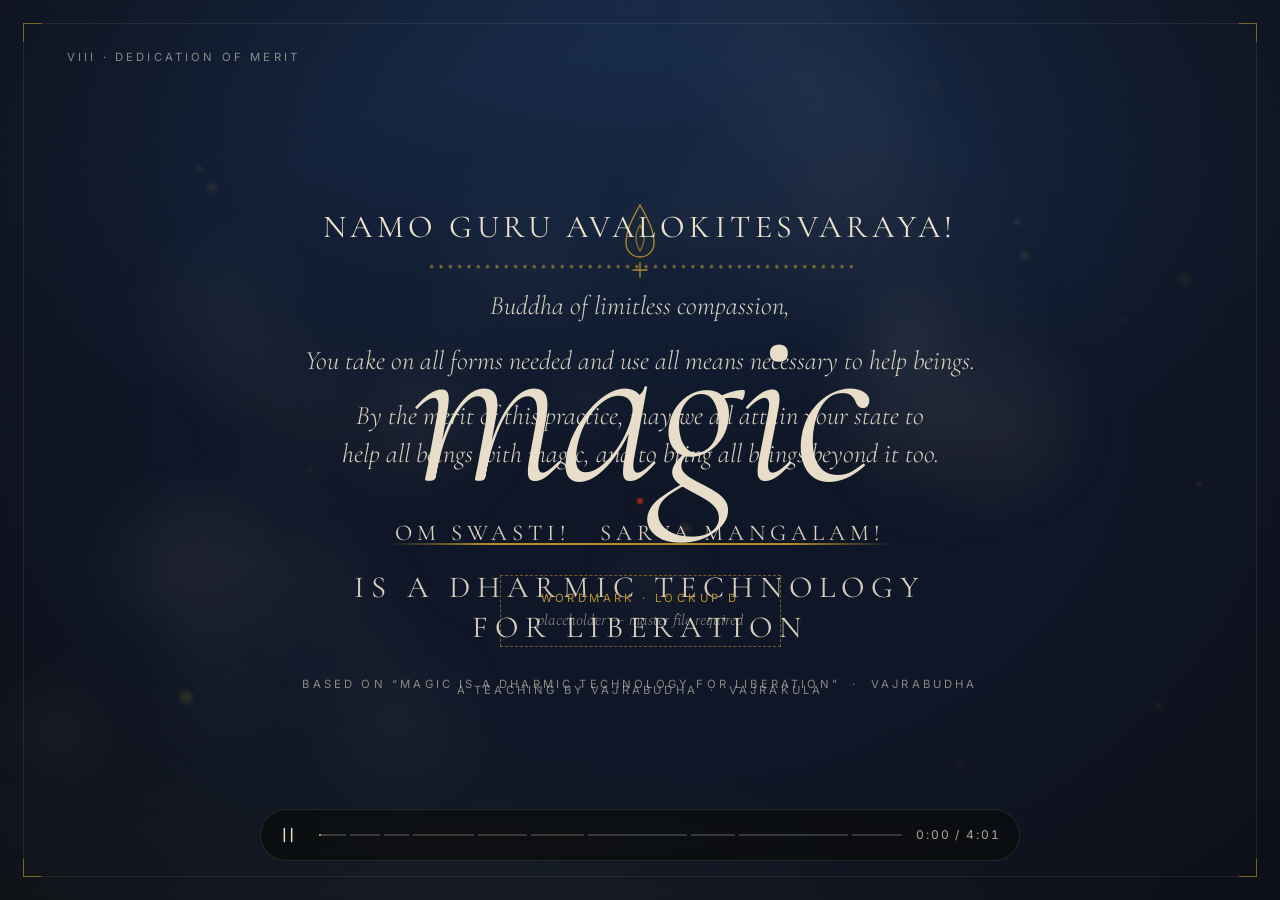
==== animations/magic-dharmic-technology/index.html @ d2bf8f03 "Add Magic as Dharmic Technology animation Animated companion to Vajrabudha's talk (10 chapters, ~4 m" ====
<!doctype html>
<html lang="en">
<head>
<meta charset="utf-8">
<meta name="viewport" content="width=device-width, initial-scale=1, viewport-fit=cover">
<title>Magic as Dharmic Technology — Vajrakula Motion</title>
<meta name="description" content="An animated companion to Vajrabudha's talk “Magic is a Dharmic Technology for Liberation”.">
<meta name="theme-color" content="#0E1525">
<script>
  /* Motion is on by default; static, fully composed page for reduced-motion, no-JS, or ?static */
  (function () {
    var reduce = window.matchMedia && matchMedia('(prefers-reduced-motion: reduce)').matches;
    var forceStatic = /[?&]static\b/.test(location.search);
    var forceMotion = /[?&]motion\b/.test(location.search);
    if ((!reduce || forceMotion) && !forceStatic) document.documentElement.classList.add('anim');
  })();
</script>
<link rel="preconnect" href="https://fonts.googleapis.com">
<link rel="preconnect" href="https://fonts.gstatic.com" crossorigin>
<link href="https://fonts.googleapis.com/css2?family=Cormorant+Garamond:ital,wght@0,300;0,400;0,500;1,300;1,400;1,500&family=Inter:wght@300;400;500&family=Spectral:ital,wght@0,300;0,400;0,500;1,300;1,400&display=swap" rel="stylesheet">
<link rel="stylesheet" href="style.css">
</head>
<body>

<main class="stage" id="stage" aria-label="Magic is a Dharmic Technology for Liberation — an animated companion to a talk by Vajrabudha">
  <div class="ground" aria-hidden="true"></div>
  <canvas id="smoke" aria-hidden="true"></canvas>
  <div class="frame" aria-hidden="true"></div>

  <!-- ───────────── 0 · TITLE ───────────── -->
  <section class="scene" id="s-title" data-chapter="Title">
    <div class="center">
      <svg class="mark flame" data-k="flame" viewBox="0 0 40 80" aria-hidden="true">
        <path d="M20 4 C29 20 34 30 34 42 A14 14 0 0 1 6 42 C6 30 11 20 20 4 Z"/>
        <path d="M20 24 C25 33 26 40 20 50 C14 40 15 33 20 24 Z" opacity=".75"/>
        <path d="M20 62 V76 M13 69 H27"/>
      </svg>
      <h1 class="display" data-k="magic">magic</h1>
      <i class="taper" data-k="taper"></i>
      <p class="lockup" data-k="sub"><span>is a</span> <span>dharmic</span> <span>technology</span> <span>for</span> <span>liberation</span></p>
      <p class="label credit" data-k="credit">A teaching by Vajrabudha &nbsp;·&nbsp; Vajrakula</p>
    </div>
  </section>

  <!-- ───────────── 1 · INVOCATION ───────────── -->
  <section class="scene" id="s-opening" data-chapter="Invocation">
    <header class="folio" data-k="folio">Opening · Invocation</header>
    <div class="center narrow">
      <h2 class="invocation" data-k="namo">Namo Guru Avalokitesvaraya!</h2>
      <i class="rosary" data-k="rosary"></i>
      <p class="verse" data-k="v1">Buddha of limitless compassion,</p>
      <p class="verse" data-k="v2">You take on all forms needed and use all means necessary to help beings.</p>
      <p class="verse" data-k="v3">Increase our wisdom and compassion so that we may also use all means, material and magical, to do so!</p>
    </div>
  </section>

  <!-- ───────────── 2 · THESIS ───────────── -->
  <section class="scene" id="s-thesis" data-chapter="Thesis">
    <header class="folio" data-k="folio">I · Thesis</header>
    <div class="center">
      <p class="label" data-k="label">My thesis</p>
      <h2 class="statement" data-k="statement">Buddhist magic is an application of <em>wisdom</em> and <em>compassion.</em></h2>
      <svg class="sunmoon" viewBox="0 0 640 250" role="img" aria-label="Two overlapping circles, wisdom and compassion">
        <defs><clipPath id="clipA"><circle cx="270" cy="105" r="95"/></clipPath></defs>
        <g data-k="sm-a"><circle cx="270" cy="105" r="95" class="ring"/></g>
        <g data-k="sm-b"><circle cx="370" cy="105" r="95" class="ring"/></g>
        <g clip-path="url(#clipA)" data-k="sm-lens"><circle cx="370" cy="105" r="95" class="lens"/></g>
        <circle data-k="sm-dot" cx="320" cy="105" r="3.5" class="gilt-fill"/>
        <text data-k="sm-la" x="222" y="236" text-anchor="middle" class="svg-cap">Wisdom</text>
        <text data-k="sm-lb" x="418" y="236" text-anchor="middle" class="svg-cap">Compassion</text>
      </svg>
    </div>
  </section>

  <!-- ───────────── 3 · DEFINITION ───────────── -->
  <section class="scene" id="s-definition" data-chapter="A working definition">
    <header class="folio" data-k="folio">II · A working definition</header>
    <div class="center wide left">
      <div class="labelstack" data-k="labels">
        <p class="label" data-k="l1">A working definition</p>
        <p class="label" data-k="l2">Through impermanence &amp; interdependence</p>
        <p class="label" data-k="l3">Through merit &amp; wisdom</p>
        <p class="label" data-k="l4">For the sake of beings</p>
      </div>
      <div class="ledger-wrap">
        <i class="vrule" data-k="vrule"></i>
        <ol class="ledger">
          <li data-k="r1">
            <b class="num">i.</b>
            <p class="clause">The ability to produce effects in the world through supernatural means.</p>
            <p class="side">This covers most of our bases — blessings, protections, banishings, divination.</p>
          </li>
          <li data-k="r2">
            <b class="num">ii.</b>
            <p class="clause">through the skilful arrangement of causes and conditions to produce outcomes,</p>
            <p class="side">Karma simply means “causes produce outcomes.”</p>
          </li>
          <li data-k="r3">
            <b class="num">iii.</b>
            <p class="clause">by the dedication of merit and wisdom</p>
            <p class="side">Merit — positive karma that leads to liberation. Wisdom — experiential understanding of emptiness.</p>
          </li>
          <li data-k="r4">
            <b class="num">iv.</b>
            <p class="clause">in order to <em>benefit beings.</em></p>
            <p class="side">&nbsp;</p>
          </li>
        </ol>
      </div>
    </div>
  </section>

  <!-- ───────────── 4 · SEALS · WEB OF CAUSES ───────────── -->
  <section class="scene" id="s-web" data-chapter="Causes &amp; conditions">
    <header class="folio" data-k="folio">III · Causes &amp; conditions</header>
    <div class="split">
      <div class="seals">
        <div class="labelstack small" data-k="labels">
          <p class="label" data-k="l1">The four dharma seals</p>
          <p class="label" data-k="l2">Impermanence &amp; interdependence</p>
        </div>
        <ol class="seal-list">
          <li data-k="seal1"><b>i.</b><span>All compounded things are impermanent.</span></li>
          <li data-k="seal2"><b>ii.</b><span>Everything influenced by ignorance creates suffering.</span></li>
          <li data-k="seal3"><b>iii.</b><span>All phenomena are without inherent existence.</span></li>
          <li data-k="seal4"><b>iv.</b><span>Nirvana is beyond extremes.</span></li>
        </ol>
      </div>
      <figure class="web">
        <svg id="web" viewBox="0 0 800 520" role="img" aria-label="A web of interconnected points; when one point is moved, the whole web re-arranges around it"></svg>
        <figcaption class="capstack">
          <p data-k="cap1">All things arise from causes and conditions.</p>
          <p data-k="cap2">By intervening in them, we produce different outcomes.</p>
          <p data-k="cap3">Magic is not outside interdependence — it works within it.</p>
        </figcaption>
      </figure>
    </div>
  </section>

  <!-- ───────────── 5 · SHOP OWNER ───────────── -->
  <section class="scene" id="s-shop" data-chapter="Two responses">
    <header class="folio" data-k="folio">IV · Helping and liberating beings</header>
    <div class="center">
      <div class="stack">
        <div class="panel" data-k="p1">
          <p class="label">You meet a shop owner</p>
          <blockquote class="quote">“My business is suffering!”</blockquote>
          <p class="verse">Which response is more compassionate?</p>
        </div>
        <div class="panel" data-k="p2">
          <div class="duo cards">
            <article class="card" data-k="cardA">
              <p class="label">One</p>
              <p class="body">You feel bad because you are attached to money. Let go of your attachment and your suffering will end.</p>
            </article>
            <article class="card" data-k="cardB">
              <p class="label">Two</p>
              <p class="body">Let me help you bring in business so you can remain financially afloat.</p>
            </article>
          </div>
          <p class="verse" data-k="note">By intervening in causes and conditions to alleviate his material suffering, we help him to practice diligently to alleviate ultimate suffering.</p>
        </div>
        <div class="panel" data-k="p3">
          <svg class="relult" viewBox="0 0 640 220" role="img" aria-label="Relative and ultimate liberation, joined by a thread of gilt">
            <g data-k="ru-a"><circle cx="150" cy="95" r="62" class="ring"/><circle cx="150" cy="95" r="3" class="gilt-fill"/></g>
            <g data-k="ru-b"><circle cx="490" cy="95" r="62" class="ring"/><circle cx="490" cy="95" r="3" class="gilt-fill"/></g>
            <line data-k="ru-thread" x1="214" y1="95" x2="426" y2="95" class="thread" pathLength="1"/>
            <g data-k="ru-dot"><circle cx="214" cy="95" r="5" class="gilt-fill"/></g>
            <text data-k="ru-la" x="150" y="206" text-anchor="middle" class="svg-cap">Relative liberation</text>
            <text data-k="ru-lb" x="490" y="206" text-anchor="middle" class="svg-cap">Ultimate liberation</text>
          </svg>
          <h2 class="statement small" data-k="ru-text">Magic functions as the interplay between relative and ultimate liberation.</h2>
        </div>
      </div>
    </div>
  </section>

  <!-- ───────────── 6 · THREE STREAMS ───────────── -->
  <section class="scene" id="s-streams" data-chapter="Three streams">
    <header class="folio" data-k="folio">V · Magic across the three streams</header>
    <div class="center wide">
      <nav class="tabs" data-k="tabs" aria-hidden="true">
        <span data-k="tab1">Theravāda</span><span data-k="tab2">Mahāyāna</span><span data-k="tab3">Vajrayāna</span>
      </nav>
      <div class="stack tall">

        <div class="panel" data-k="intro">
          <h2 class="statement" data-k="intro-h">How do the three streams of Buddhism employ magic to benefit beings?</h2>
          <p class="verse" data-k="intro-n">A non-exhaustive survey. Yes — there is magic in all of them!</p>
        </div>

        <div class="panel duo" data-k="thera">
          <figure class="fig guard">
            <svg viewBox="0 0 420 420" role="img" aria-label="A protective ring with four guardians at the cardinal points">
              <circle data-k="g-pulse" cx="210" cy="210" r="150" class="pulse"/>
              <circle data-k="g-ring1" cx="210" cy="210" r="84" class="ring dim" pathLength="1"/>
              <circle data-k="g-ring2" cx="210" cy="210" r="150" class="ring dashed"/>
              <g data-k="g-spokes" class="ring dim">
                <line x1="210" y1="210" x2="210" y2="58"/><line x1="210" y1="210" x2="362" y2="210"/>
                <line x1="210" y1="210" x2="210" y2="362"/><line x1="210" y1="210" x2="58" y2="210"/>
              </g>
              <circle data-k="g-n" cx="210" cy="58" r="9" class="node"/>
              <circle data-k="g-e" cx="362" cy="210" r="9" class="node"/>
              <circle data-k="g-s" cx="210" cy="362" r="9" class="node"/>
              <circle data-k="g-w" cx="58" cy="210" r="9" class="node"/>
              <circle data-k="g-c" cx="210" cy="210" r="6" class="gilt-fill"/>
            </svg>
          </figure>
          <div class="copy">
            <h3 data-k="t-h">Atanatiya Sutta</h3>
            <p class="body" data-k="t-b">A protection ritual that invokes the Four Great Kings — protectors of Buddhism and Buddhists — and their spirit armies. A directional protection, to help Buddhists quell disturbances so we can live and practice in peace.</p>
          </div>
        </div>

        <div class="panel duo" data-k="maha">
          <figure class="fig lotus">
            <svg viewBox="0 0 300 300" role="img" aria-label="An abstracted lotus">
              <g transform="translate(150 150)"><g data-k="lotus" class="ring">
                <ellipse cx="0" cy="-70" rx="26" ry="70"/>
                <ellipse cx="0" cy="-70" rx="26" ry="70" transform="rotate(45)"/>
                <ellipse cx="0" cy="-70" rx="26" ry="70" transform="rotate(90)"/>
                <ellipse cx="0" cy="-70" rx="26" ry="70" transform="rotate(135)"/>
                <ellipse cx="0" cy="-70" rx="26" ry="70" transform="rotate(180)"/>
                <ellipse cx="0" cy="-70" rx="26" ry="70" transform="rotate(225)"/>
                <ellipse cx="0" cy="-70" rx="26" ry="70" transform="rotate(270)"/>
                <ellipse cx="0" cy="-70" rx="26" ry="70" transform="rotate(315)"/>
                <circle r="8" class="gilt-fill"/>
              </g></g>
            </svg>
          </figure>
          <div class="copy">
            <h3 data-k="m-h">Cundi Dharani Sutra</h3>
            <p class="body" data-k="m-b">Dharani sutras rely on the blessings of the buddhas to produce benefits for practitioners. Cundi is a form of Avalokitesvara / Guanyin.</p>
            <p class="mantra" data-k="m-mantra"><span>namaḥ</span> <span>saptānāṁ</span> <span>samyak-saṁbuddha</span> <span>koṭināṁ</span> <span>|</span> <span>tad-yathā</span> <span>oṁ</span> <span>cale</span> <span>cule</span> <span>cundi</span> <span>svāhā</span> <span>||</span></p>
            <p class="verse" data-k="m-t">Out of compassion, Buddhist magic arises.</p>
          </div>
        </div>

        <div class="panel duo" data-k="vajra">
          <figure class="fig mandala">
            <svg viewBox="-90 10 700 510" role="img" aria-label="Three concentric rings — outer, inner, secret — with the four enlightened activities at the four sides">
              <circle data-k="v-r1" cx="260" cy="260" r="196" class="ring" pathLength="1"/>
              <circle data-k="v-r2" cx="260" cy="260" r="132" class="ring" pathLength="1"/>
              <circle data-k="v-r3" cx="260" cy="260" r="68" class="ring" pathLength="1"/>
              <circle data-k="v-c" cx="260" cy="260" r="4" class="gilt-fill"/>
              <text data-k="v-t1" x="399" y="121" class="svg-cap sm knock">Outer</text>
              <text data-k="v-t2" x="353" y="167" class="svg-cap sm knock">Inner</text>
              <text data-k="v-t3" x="307" y="213" class="svg-cap sm knock">Secret</text>
              <g data-k="v-a1"><circle cx="260" cy="64" r="5" class="node"/><text x="260" y="38" text-anchor="middle" class="svg-act knock">Pacifying</text></g>
              <g data-k="v-a2"><circle cx="456" cy="260" r="5" class="node"/><text x="478" y="270" text-anchor="start" class="svg-act knock">Increasing</text></g>
              <g data-k="v-a3"><circle cx="260" cy="456" r="5" class="node"/><text x="260" y="498" text-anchor="middle" class="svg-act knock">Magnetising</text></g>
              <g data-k="v-a4"><circle cx="64" cy="260" r="5" class="node"/><text x="42" y="270" text-anchor="end" class="svg-act knock">Destroying</text></g>
            </svg>
          </figure>
          <div class="copy">
            <h3 data-k="v-h">The four enlightened activities</h3>
            <p class="body" data-k="v-b">Each produces relative and ultimate benefit, and each manifests on the <em>outer</em> (material), <em>inner</em> (mental and emotional) and <em>secret</em> (wisdom) levels.</p>
            <p class="note" data-k="v-n">Destroying — destroy my ignorance so I might have merit and wisdom; grant me the resilience and power to face my challenges; get rid of external obstacles.</p>
            <p class="notice" data-k="v-warn"><span class="label">A note</span>Vajrayana is a strictly initiation-based tradition. These examples are illustrations, not recommendations to practice. Seek out a Vajrayana guru to discuss further.</p>
          </div>
        </div>

      </div>
    </div>
  </section>

  <!-- ───────────── 7 · OBJECTIONS ───────────── -->
  <section class="scene" id="s-objections" data-chapter="Objections">
    <header class="folio" data-k="folio">VI · Two common objections</header>
    <div class="center">
      <div class="stack">
        <div class="panel" data-k="o1">
          <p class="label" data-k="o1-l1">The objection</p>
          <blockquote class="quote" data-k="o1-q">“Magic is worldly, not Buddhist.”</blockquote>
          <p class="note" data-k="o1-g">Doing magic to improve your material conditions strengthens your attachments.</p>
          <i class="rosary" data-k="o1-r"></i>
          <p class="label" data-k="o1-l2">The response</p>
          <p class="reply" data-k="o1-a">The view of Buddhist magic is interdependence and compassion.</p>
        </div>
        <div class="panel" data-k="o2">
          <p class="label" data-k="o2-l1">The objection</p>
          <blockquote class="quote" data-k="o2-q">“Magic is just culture.”</blockquote>
          <p class="note" data-k="o2-g">“Real Buddhism” is a philosophy. Everything magical is a cultural add-on that does not exist in “Real Buddhism”.</p>
          <i class="rosary" data-k="o2-r"></i>
          <p class="label" data-k="o2-l2">The response</p>
          <p class="reply" data-k="o2-a">How else do the buddhas and their teachings arise if not through culture?</p>
        </div>
      </div>
    </div>
  </section>

  <!-- ───────────── 8 · GANAPATI ───────────── -->
  <section class="scene" id="s-ganapati" data-chapter="Ganapati">
    <header class="folio" data-k="folio">VII · Practical — the Ganapati Hridaya Dharani Sutra</header>
    <div class="center wide">
      <div class="stack tall">

        <div class="panel" data-k="g1">
          <p class="label" data-k="g1-l">Practical</p>
          <h2 class="statement" data-k="g1-h">The Ganapati Hridaya Dharani Sutra</h2>
          <i class="taper" data-k="g1-t"></i>
          <p class="body centered" data-k="g1-b">Ganapati is a liberated buddha who can grant both material and spiritual attainments — a form of Avalokitesvara who, out of compassion, specialises in clearing obstacles and increasing wealth, on both the material and spiritual level.</p>
        </div>

        <div class="panel" data-k="g2">
          <svg class="bgmark" viewBox="0 0 300 300" aria-hidden="true">
            <g transform="translate(150 150)"><g data-k="g2-lotus" class="ring">
              <ellipse cx="0" cy="-70" rx="26" ry="70"/><ellipse cx="0" cy="-70" rx="26" ry="70" transform="rotate(45)"/>
              <ellipse cx="0" cy="-70" rx="26" ry="70" transform="rotate(90)"/><ellipse cx="0" cy="-70" rx="26" ry="70" transform="rotate(135)"/>
              <ellipse cx="0" cy="-70" rx="26" ry="70" transform="rotate(180)"/><ellipse cx="0" cy="-70" rx="26" ry="70" transform="rotate(225)"/>
              <ellipse cx="0" cy="-70" rx="26" ry="70" transform="rotate(270)"/><ellipse cx="0" cy="-70" rx="26" ry="70" transform="rotate(315)"/>
            </g></g>
          </svg>
          <p class="label" data-k="g2-l">Bonus transmission</p>
          <!-- Devanagari / Tibetan line: not supplied — awaiting exact text from Fede (Latin transliteration only, as given in the talk) -->
          <p class="bigmantra" data-k="g2-m">
            <span class="line"><span class="wd"><span class="syl">OM</span></span> <span class="wd"><span class="syl">GAM</span></span></span>
            <span class="line"><span class="wd"><span class="syl">GA</span><span class="syl">NA</span><span class="syl">PA</span><span class="syl">TA</span><span class="syl">YE</span></span> <span class="wd"><span class="syl">SVA</span><span class="syl">HA</span></span></span>
          </p>
          <p class="verse" data-k="g2-n">Not part of the sutra — a separate mantra of Ganapati, to build your connection with him.</p>
        </div>

        <div class="panel" data-k="g3">
          <p class="label" data-k="g3-l">Magical functions</p>
          <div class="quad">
            <figure data-k="i1">
              <svg viewBox="0 0 120 120" class="icon" aria-hidden="true"><path d="M32 110 L80 22"/><path d="M68 34 C82 8 114 10 116 44 C102 40 92 50 90 70 C76 62 62 52 68 34 Z"/></svg>
              <figcaption><b>Axe</b><span>cutting down obstacles; road opening</span></figcaption>
            </figure>
            <figure data-k="i2">
              <svg viewBox="0 0 120 120" class="icon" aria-hidden="true"><path d="M22 72 H98 C98 94 80 106 60 106 C40 106 22 94 22 72 Z"/><path d="M46 110 H74"/><circle cx="42" cy="62" r="12"/><circle cx="78" cy="62" r="12"/><circle cx="60" cy="46" r="12"/></svg>
              <figcaption><b>Bowl of laddus</b><span>increasing abundance and enjoyment</span></figcaption>
            </figure>
            <figure data-k="i3">
              <svg viewBox="0 0 120 120" class="icon" aria-hidden="true">
                <ellipse cx="60" cy="52" rx="7" ry="26"/>
                <ellipse cx="60" cy="52" rx="7" ry="26" transform="rotate(-32 60 94)"/>
                <ellipse cx="60" cy="52" rx="7" ry="26" transform="rotate(32 60 94)"/>
                <ellipse cx="60" cy="58" rx="7" ry="20" transform="rotate(-62 60 94)"/>
                <ellipse cx="60" cy="58" rx="7" ry="20" transform="rotate(62 60 94)"/>
                <circle cx="60" cy="96" r="16"/><circle cx="60" cy="96" r="2.5" class="gilt-fill"/>
              </svg>
              <figcaption><b>Open palm</b><span>dispensing blessings</span></figcaption>
            </figure>
            <figure data-k="i4">
              <svg viewBox="0 0 120 120" class="icon" aria-hidden="true"><path d="M45 72 C32 63 28 44 39 31 C50 18 72 18 82 31 C92 44 88 63 75 72"/><rect x="51" y="68" width="18" height="13" rx="4"/><path d="M54 81 C50 93 40 99 33 110"/><path d="M66 81 C70 93 80 99 87 110"/></svg>
              <figcaption><b>Noose</b><span>binding obstacles</span></figcaption>
            </figure>
          </div>
          <p class="verse" data-k="g3-t">And above all, as the sutra states — attaining the mind of awakening.</p>
        </div>

        <div class="panel duo" data-k="g4">
          <div class="copy">
            <p class="label" data-k="g4-l">How to work the sutra</p>
            <ol class="steps">
              <li data-k="st1"><b>i.</b>Take refuge in Ganapati and the Triple Gem</li>
              <li data-k="st2"><b>ii.</b>Set your intention — to help beings</li>
              <li data-k="st3"><b>iii.</b>Recite the sutra</li>
              <li data-k="st4"><b>iv.</b>Within the frame of the sutra, recite the dharani seven times</li>
              <li data-k="st5"><b>v.</b>Make your wish</li>
              <li data-k="st6"><b>vi.</b>Stomp your foot thrice</li>
            </ol>
          </div>
          <figure class="fig ritual">
            <svg viewBox="0 0 520 420" role="img" aria-label="Seven beads, a wish, and three ripples">
              <g id="beads"></g>
              <circle data-k="wish" cx="260" cy="200" r="7" class="gilt-fill"/>
              <ellipse data-k="rip1" cx="260" cy="330" rx="200" ry="44" class="ring ripple"/>
              <ellipse data-k="rip2" cx="260" cy="330" rx="200" ry="44" class="ring ripple"/>
              <ellipse data-k="rip3" cx="260" cy="330" rx="200" ry="44" class="ring ripple"/>
            </svg>
          </figure>
        </div>

      </div>
    </div>
  </section>

  <!-- ───────────── 9 · DEDICATION ───────────── -->
  <section class="scene" id="s-dedication" data-chapter="Dedication">
    <header class="folio" data-k="folio">VIII · Dedication of merit</header>
    <div class="center narrow">
      <h2 class="invocation" data-k="namo">Namo Guru Avalokitesvaraya!</h2>
      <i class="rosary" data-k="rosary"></i>
      <p class="verse" data-k="v1">Buddha of limitless compassion,</p>
      <p class="verse" data-k="v2">You take on all forms needed and use all means necessary to help beings.</p>
      <p class="verse" data-k="v3">By the merit of this practice, may we all attain your state to help all beings with magic, and to bring all beings beyond it too.</p>
      <div class="swasti" data-k="swasti">
        <i class="cdot"></i>
        <p class="lockup small">Om swasti! &nbsp; Sarva mangalam!</p>
      </div>
      <div class="wm-placeholder" data-k="wm" role="img" aria-label="Placeholder for the Vajrakula wordmark, lockup D">
        <span>Wordmark · Lockup D</span><span>placeholder — master file required</span>
      </div>
      <p class="label credit" data-k="credit">Based on “Magic is a Dharmic Technology for Liberation” &nbsp;·&nbsp; Vajrabudha</p>
    </div>
  </section>

</main>

<!-- Transport (hidden in ?embed / ?render) -->
<nav class="controls" id="controls" aria-label="Playback">
  <button class="btn" id="btn-play" type="button" aria-label="Play / pause"><svg viewBox="0 0 24 24" aria-hidden="true"><path class="i-pause" d="M8 5v14M16 5v14"/><path class="i-play" d="M8 5l11 7-11 7z"/><path class="i-replay" d="M5 12a7 7 0 1 0 2.2-5.1M5 4v4h4"/></svg></button>
  <div class="bar" id="bar" role="group" aria-label="Chapters"></div>
  <output class="time" id="time">0:00</output>
</nav>

<noscript><p class="ns">This piece is best seen with JavaScript enabled; the full text is below in static form.</p></noscript>
<script src="script.js"></script>
</body>
</html>
---- animations/magic-dharmic-technology/style.css ----
/* ───────────────────────────────────────────────────────────
   Magic as Dharmic Technology — Vajrakula Motion
   Tokens follow Vajrakula Brand Book, Vol. I (MMXXVI).
   --u is "one design pixel": 1920×1080 landscape or 1080×1920
   portrait render at u = 1 (portrait is then lifted ×1.45).
   ─────────────────────────────────────────────────────────── */

:root {
  --midnight: #0E1525;
  --lapis:    #1D3A64;
  --bone:     #ECE2CC;
  --jade:     #3D524A;
  --cinnabar: #8E2418;
  --gilt:     #B8902A;
  --sumi:     #0A0908;

  --bone-90: rgba(236,226,204,.92);
  --bone-72: rgba(236,226,204,.72);
  --bone-55: rgba(236,226,204,.55);
  --bone-20: rgba(236,226,204,.20);
  --gilt-60: rgba(184,144,42,.60);

  --ease: cubic-bezier(.22,.61,.36,1);

  --serif: "Cormorant Garamond", "Cormorant", "EB Garamond", Georgia, "Times New Roman", serif;
  --body:  "Spectral", Georgia, "Times New Roman", serif;
  --sans:  "Inter", system-ui, -apple-system, "Segoe UI", sans-serif;

  --u: min(calc(100vw / 1920), calc(100vh / 1080));
  --w: calc(var(--u) * 1240);
  --w-wide: calc(var(--u) * 1560);
  --w-narrow: calc(var(--u) * 1260);

  /* type scale — 1.25 ratio, anchored on body 32 */
  --fs-cap:       max(10px, calc(var(--u) * 17));
  --fs-note:      max(13px, calc(var(--u) * 26));
  --fs-body:      max(15px, calc(var(--u) * 32));
  --fs-lead:      max(19px, calc(var(--u) * 44));
  --fs-h3:        max(24px, calc(var(--u) * 62));
  --fs-statement: max(30px, calc(var(--u) * 92));
  --fs-quote:     max(34px, calc(var(--u) * 104));
  --fs-display:   min(calc(var(--u) * 340), 34vw);
}
@media (orientation: portrait) {
  :root {
    --u: calc(min(100vw / 1080, 100vh / 1920) * 1.45);
    --w: calc(var(--u) * 660);
    --w-wide: calc(var(--u) * 680);
    --w-narrow: calc(var(--u) * 640);
    --fs-statement: max(28px, calc(var(--u) * 76));
    --fs-quote: max(30px, calc(var(--u) * 88));
    --fs-body: max(15px, calc(var(--u) * 29));
    --fs-note: max(13px, calc(var(--u) * 24));
  }
}

* { box-sizing: border-box; }
html, body { height: 100%; margin: 0; }
body {
  background: var(--midnight);
  color: var(--bone);
  font-family: var(--body);
  -webkit-font-smoothing: antialiased;
  text-rendering: optimizeLegibility;
  overflow: hidden;
}
h1, h2, h3, p, blockquote, figure, ol { margin: 0; padding: 0; }
ol { list-style: none; }

/* ── stage & ground ───────────────────────────────────────── */
.stage { position: fixed; inset: 0; overflow: hidden; background: var(--midnight); }
.ground {
  position: fixed; inset: 0; z-index: 0;
  --gx: 50%; --gy: -8%; --cf: .5;
  background:
    radial-gradient(120% 85% at var(--gx) var(--gy), rgba(29,58,100,.62), rgba(29,58,100,0) 64%),
    radial-gradient(70% 45% at 50% 118%, rgba(184,144,42, calc(.035 + var(--cf) * .05)), rgba(184,144,42,0) 70%),
    radial-gradient(90% 60% at 12% 110%, rgba(61,82,74,.20), rgba(61,82,74,0) 65%),
    var(--midnight);
}
.ground::before { /* vignette */
  content: ""; position: absolute; inset: 0;
  background: radial-gradient(ellipse at 50% 46%, rgba(10,9,8,0) 52%, rgba(10,9,8,.55) 100%);
}
.ground::after { /* paper grain */
  content: ""; position: absolute; inset: 0; opacity: .07; mix-blend-mode: overlay;
  background-image: url("data:image/svg+xml;utf8,<svg xmlns='http://www.w3.org/2000/svg' width='220' height='220'><filter id='n'><feTurbulence type='fractalNoise' baseFrequency='.85' numOctaves='2' stitchTiles='stitch'/><feColorMatrix values='0 0 0 0 1  0 0 0 0 1  0 0 0 0 1  0 0 0 .9 0'/></filter><rect width='100%' height='100%' filter='url(%23n)'/></svg>");
}
#smoke { position: fixed; inset: 0; width: 100%; height: 100%; z-index: 1; pointer-events: none; }

.frame {
  --s: calc(var(--u) * 28);
  position: fixed; z-index: 2; pointer-events: none;
  inset: calc(var(--u) * 34);
  border: 1px solid rgba(236,226,204,.09);
}
.frame::before {
  content: ""; position: absolute; inset: -1px; opacity: .6;
  --g: linear-gradient(var(--gilt), var(--gilt));
  background:
    var(--g) top left / var(--s) 1px no-repeat,    var(--g) top left / 1px var(--s) no-repeat,
    var(--g) top right / var(--s) 1px no-repeat,   var(--g) top right / 1px var(--s) no-repeat,
    var(--g) bottom left / var(--s) 1px no-repeat, var(--g) bottom left / 1px var(--s) no-repeat,
    var(--g) bottom right / var(--s) 1px no-repeat,var(--g) bottom right / 1px var(--s) no-repeat;
}

/* ── scenes ───────────────────────────────────────────────── */
.scene {
  position: absolute; inset: 0; z-index: 3;
  display: flex; flex-direction: column; align-items: center; justify-content: center;
  padding: calc(var(--u) * 110) calc(var(--u) * 120);
  pointer-events: none;
}
html.anim .scene { opacity: 0; }
@media (orientation: portrait) { .scene { padding: calc(var(--u) * 170) calc(var(--u) * 44) calc(var(--u) * 130); } }

.center { width: min(var(--w), 100%); display: flex; flex-direction: column; align-items: center; text-align: center; gap: calc(var(--u) * 34); }
.center.wide { width: min(var(--w-wide), 100%); }
.center.narrow { width: min(var(--w-narrow), 100%); gap: calc(var(--u) * 26); }
.center.narrow .verse { font-size: max(18px, calc(var(--u) * 40)); }
.center.left { align-items: stretch; }
.center.left .labelstack { justify-items: start; padding-left: calc(var(--u) * 56); }
@media (orientation: portrait) { .center.left .labelstack { padding-left: calc(var(--u) * 40); } }

.folio {
  position: absolute; top: calc(var(--u) * 78); left: calc(var(--u) * 100);
  font: 400 var(--fs-cap)/1 var(--sans); letter-spacing: .28em; text-transform: uppercase; color: var(--bone-55);
}
@media (orientation: portrait) { .folio { left: calc(var(--u) * 60); right: calc(var(--u) * 60); top: calc(var(--u) * 80); line-height: 1.6; } }

/* ── type roles ───────────────────────────────────────────── */
.display { font: 300 italic var(--fs-display)/.92 var(--serif); letter-spacing: -.01em; color: var(--bone); padding-bottom: .04em; }
.lockup { font: 400 calc(var(--u) * 46)/1.3 var(--serif); font-size: max(17px, calc(var(--u) * 46)); letter-spacing: .22em; text-transform: uppercase; color: var(--bone-90); }
.lockup { text-wrap: balance; }
.lockup span { display: inline-block; }
.lockup.small { font-size: max(15px, calc(var(--u) * 34)); }
.label { font: 400 var(--fs-cap)/1.5 var(--sans); letter-spacing: .28em; text-transform: uppercase; color: var(--bone-55); }
.credit { margin-top: calc(var(--u) * 18); }
.invocation { font: 400 max(19px, calc(var(--u) * 48))/1.25 var(--serif); letter-spacing: .14em; text-wrap: balance; text-transform: uppercase; color: var(--bone); }
.verse { font: italic 300 var(--fs-lead)/1.42 var(--serif); color: var(--bone-90); text-wrap: balance; }
.statement { font: 300 var(--fs-statement)/1.1 var(--serif); letter-spacing: -.01em; text-wrap: balance; color: var(--bone); }
.statement.small { font-size: max(26px, calc(var(--u) * 66)); }
.statement em { font-style: italic; color: var(--gilt); }
.quote { font: italic 300 var(--fs-quote)/1.08 var(--serif); letter-spacing: -.01em; text-wrap: balance; color: var(--bone); }
.reply { font: italic 400 max(24px, calc(var(--u) * 62))/1.2 var(--serif); text-wrap: balance; color: var(--bone); }
.body { font: 400 var(--fs-body)/1.7 var(--body); color: var(--bone-90); max-width: 40em; text-wrap: pretty; }
.body.centered { text-align: center; max-width: 34em; }
.body em, .note em { color: var(--bone); font-style: italic; }
.note { font: italic 300 var(--fs-note)/1.65 var(--body); color: var(--bone-72); max-width: 42em; text-wrap: pretty; }
h3 { font: 400 italic var(--fs-h3)/1.1 var(--serif); letter-spacing: -.01em; color: var(--bone); }

/* ── rules & marks ────────────────────────────────────────── */
.taper { display: block; width: min(calc(var(--u) * 760), 70%); height: max(1.5px, calc(var(--u) * 3)); background: linear-gradient(90deg, transparent, var(--gilt) 20%, var(--gilt) 80%, transparent); }
.rosary { display: block; width: min(calc(var(--u) * 640), 80%); height: calc(var(--u) * 8); background: radial-gradient(circle at 50% 50%, rgba(184,144,42,.7) max(1px, calc(var(--u) * 2)), rgba(184,144,42,0) max(1.6px, calc(var(--u) * 2.8))) 0 50% / calc(var(--u) * 14) 100% repeat-x; }
.cdot { display: block; width: calc(var(--u) * 9); height: calc(var(--u) * 9); border-radius: 50%; background: var(--cinnabar); box-shadow: 0 0 calc(var(--u) * 14) rgba(142,36,24,.5); }
.vrule { position: absolute; left: 0; top: 0; bottom: 0; width: max(1px, calc(var(--u) * 2)); background: linear-gradient(180deg, transparent, var(--gilt) 14%, var(--gilt) 86%, transparent); }

.mark.flame { height: calc(var(--u) * 120); width: auto; fill: none; stroke: var(--gilt); stroke-width: 1.3; stroke-linecap: round; --f: .8;
  filter: drop-shadow(0 0 calc(var(--u) * 14) rgba(184,144,42, calc(var(--f) * .5))); }

.sunmoon, .relult { width: min(calc(var(--u) * 760), 100%); height: auto; overflow: visible; }
.relult { width: min(calc(var(--u) * 820), 100%); }

/* shared svg styles */
svg { overflow: visible; }
.ring { fill: none; stroke: var(--bone-55); stroke-width: 1.3; }
.ring.dim { stroke: rgba(236,226,204,.26); }
.ring.dashed { stroke-dasharray: 5 9; stroke: rgba(236,226,204,.32); }
.ring.ripple { stroke: rgba(236,226,204,.45); }
[pathLength] { stroke-dasharray: 1; }
.lens { fill: rgba(184,144,42,.15); }
.node { fill: var(--midnight); stroke: var(--bone-90); stroke-width: 1.3; }
.gilt-fill { fill: var(--gilt); }
.thread { stroke: var(--gilt); stroke-width: 1.4; fill: none; }
.pulse { fill: none; stroke: rgba(184,144,42,.55); stroke-width: 1; }
.svg-cap { font: 400 15px var(--sans); letter-spacing: .28em; text-transform: uppercase; fill: var(--bone-72); }
.svg-cap.sm { font-size: 12.5px; letter-spacing: .24em; fill: var(--bone-55); }
.svg-act { font: italic 400 28px var(--serif); fill: var(--bone); }
.knock { paint-order: stroke; stroke: var(--midnight); stroke-width: 6px; stroke-linejoin: round; }
.icon { width: calc(var(--u) * 150); height: calc(var(--u) * 150); fill: none; stroke: var(--bone-90); stroke-width: 1.6; stroke-linecap: round; stroke-linejoin: round; }
.icon .gilt-fill { stroke: none; }

/* ── stacks (overlapping panels) ──────────────────────────── */
.stack { display: grid; grid-template-columns: minmax(0, 1fr); width: 100%; justify-items: center; align-items: center; }
.stack > .panel { grid-area: 1 / 1; width: 100%; position: relative; display: flex; flex-direction: column; align-items: center; text-align: center; gap: calc(var(--u) * 34); }
.labelstack { display: grid; justify-items: center; }
.labelstack > p { grid-area: 1 / 1; }
.labelstack.small { justify-items: start; }

/* thesis / opening bits */
.sunmoon text, .relult text { pointer-events: none; }

/* ── ledger (definition) ──────────────────────────────────── */
.ledger-wrap { position: relative; width: 100%; padding-left: calc(var(--u) * 56); text-align: left; }
.ledger { display: grid; gap: calc(var(--u) * 38); }
.ledger li { display: grid; grid-template-columns: calc(var(--u) * 84) 1fr calc(var(--u) * 400); column-gap: calc(var(--u) * 28); align-items: baseline; }
.num { font: italic 400 max(20px, calc(var(--u) * 46))/1 var(--serif); color: var(--gilt); }
.clause { font: 300 max(22px, calc(var(--u) * 54))/1.18 var(--serif); letter-spacing: -.01em; color: var(--bone); text-wrap: balance; }
.clause em { font-style: italic; color: var(--bone); }
.side { font: italic 300 var(--fs-note)/1.55 var(--body); color: var(--bone-72); }
@media (orientation: portrait) {
  .ledger-wrap { padding-left: calc(var(--u) * 40); }
  .ledger li { grid-template-columns: calc(var(--u) * 80) 1fr; row-gap: calc(var(--u) * 10); }
  .side { grid-column: 2; }
  .ledger { gap: calc(var(--u) * 24); }
  .clause { font-size: max(22px, calc(var(--u) * 46)); }
}

/* ── seals + web ──────────────────────────────────────────── */
.split { width: min(calc(var(--u) * 1640), 100%); display: grid; grid-template-columns: calc(var(--u) * 600) 1fr; column-gap: calc(var(--u) * 80); align-items: center; }
.seals { display: flex; flex-direction: column; gap: calc(var(--u) * 38); }
.seal-list { display: grid; gap: calc(var(--u) * 26); }
.seal-list li { display: grid; grid-template-columns: calc(var(--u) * 64) 1fr; align-items: baseline; font: 400 max(15px, calc(var(--u) * 34))/1.4 var(--body); color: var(--bone-90); }
.seal-list b { font: italic 400 max(18px, calc(var(--u) * 40))/1 var(--serif); color: var(--bone-55); }
.web svg { width: 100%; height: auto; display: block; }
.capstack { display: grid; text-align: center; margin-top: calc(var(--u) * 10); }
.capstack p { grid-area: 1 / 1; font: italic 300 max(19px, calc(var(--u) * 46))/1.3 var(--serif); color: var(--bone); text-wrap: balance; }
@media (orientation: portrait) {
  .split { grid-template-columns: 1fr; row-gap: calc(var(--u) * 40); width: min(var(--w), 100%); }
  .seal-list li { font-size: max(14px, calc(var(--u) * 32)); }
}

/* ── shop ─────────────────────────────────────────────────── */
.duo { display: grid; grid-template-columns: 1fr 1fr; gap: calc(var(--u) * 56); width: 100%; align-items: stretch; }
.card .body { font-size: max(16px, calc(var(--u) * 37)); line-height: 1.6; }
.card { border: 1px solid var(--bone-20); background: rgba(14,21,37,.55); padding: calc(var(--u) * 44) calc(var(--u) * 48); text-align: left; display: flex; flex-direction: column; gap: calc(var(--u) * 18); }
@media (orientation: portrait) { .duo.cards { grid-template-columns: 1fr; gap: calc(var(--u) * 28); } .card { padding: calc(var(--u) * 32); } }

/* ── streams ──────────────────────────────────────────────── */
.tabs { display: flex; gap: calc(var(--u) * 84); font: 400 max(15px, calc(var(--u) * 32))/1 var(--serif); letter-spacing: .22em; text-transform: uppercase; color: var(--bone); justify-content: center; flex-wrap: wrap; margin-bottom: calc(var(--u) * 10); }
@media (orientation: portrait) { .tabs { gap: calc(var(--u) * 26); flex-wrap: nowrap; font-size: max(11px, calc(var(--u) * 24)); letter-spacing: .16em; } }
.stack.tall { min-height: calc(var(--u) * 640); }
.stack > .panel.duo { display: grid; grid-template-columns: .85fr 1.15fr; align-items: center; column-gap: calc(var(--u) * 90); text-align: left; }
.copy { display: flex; flex-direction: column; gap: calc(var(--u) * 26); text-align: left; align-items: flex-start; }
.fig svg { width: 100%; height: auto; display: block; max-height: calc(var(--u) * 620); }
.fig { max-width: calc(var(--u) * 600); justify-self: center; width: 100%; }
.mantra { font: italic 400 max(16px, calc(var(--u) * 34))/1.6 var(--body); letter-spacing: .02em; color: var(--bone); }
.mantra span { display: inline-block; margin-right: .38em; }
.notice { margin-top: calc(var(--u) * 14); padding-left: calc(var(--u) * 26); border-left: 1px solid var(--gilt-60); font: italic 300 var(--fs-note)/1.6 var(--body); color: var(--bone-90); max-width: 42em; }
.notice .label { display: block; margin-bottom: calc(var(--u) * 8); font-style: normal; }
@media (orientation: portrait) {
  .stack > .panel.duo { grid-template-columns: 1fr; row-gap: calc(var(--u) * 34); }
  .fig, .fig.mandala { max-width: calc(var(--u) * 330); }
  .fig svg { max-height: calc(var(--u) * 330); }
  .copy { align-items: flex-start; gap: calc(var(--u) * 18); }
  .stack.tall { min-height: 0; }
}

/* ── ganapati ─────────────────────────────────────────────── */
.bgmark { position: absolute; left: 50%; top: 50%; width: min(calc(var(--u) * 820), 100%); transform: translate(-50%, -50%); z-index: -1; pointer-events: none; }
.bigmantra { display: flex; flex-direction: column; align-items: center; gap: calc(var(--u) * 14); font: 400 var(--serif); line-height: 1.08; font-size: max(34px, calc(var(--u) * 104)); letter-spacing: .18em; text-transform: uppercase; padding-left: .18em; }
.bigmantra .syl { display: inline-block; }
.bigmantra .wd { display: inline-block; white-space: nowrap; }
.bigmantra .line { display: block; text-align: center; }
@media (orientation: portrait) { .bigmantra { font-size: max(26px, calc(var(--u) * 62)); letter-spacing: .1em; padding-left: .1em; } }
.quad { display: grid; grid-template-columns: repeat(4, 1fr); gap: calc(var(--u) * 40); width: 100%; }
.quad figure { display: flex; flex-direction: column; align-items: center; gap: calc(var(--u) * 22); }
.quad figcaption { display: flex; flex-direction: column; gap: calc(var(--u) * 8); }
.quad figcaption b { font: 400 max(13px, calc(var(--u) * 20))/1.4 var(--sans); letter-spacing: .26em; text-transform: uppercase; color: var(--bone); }
.quad figcaption span { font: italic 300 var(--fs-note)/1.5 var(--body); color: var(--bone-72); }
@media (orientation: portrait) { .quad { grid-template-columns: 1fr 1fr; row-gap: calc(var(--u) * 36); } .icon { width: calc(var(--u) * 120); height: calc(var(--u) * 120); } }
.steps { display: grid; gap: calc(var(--u) * 22); }
.steps li { display: grid; grid-template-columns: calc(var(--u) * 78) 1fr; align-items: baseline; font: italic 300 max(19px, calc(var(--u) * 46))/1.28 var(--serif); color: var(--bone); }
.steps b { font: italic 400 max(16px, calc(var(--u) * 38))/1 var(--serif); color: var(--gilt); }
.ritual svg { max-height: calc(var(--u) * 560); }

/* ── dedication ───────────────────────────────────────────── */
.swasti { display: flex; flex-direction: column; align-items: center; gap: calc(var(--u) * 22); margin-top: calc(var(--u) * 12); }
.wm-placeholder { display: flex; flex-direction: column; align-items: center; gap: calc(var(--u) * 6); padding: calc(var(--u) * 22) calc(var(--u) * 54); border: 1px dashed var(--gilt-60); margin-top: calc(var(--u) * 14); }
.wm-placeholder span:first-child { font: 400 var(--fs-cap)/1.4 var(--sans); letter-spacing: .3em; text-transform: uppercase; color: var(--gilt); }
.wm-placeholder span:last-child { font: italic 300 max(12px, calc(var(--u) * 22))/1.4 var(--body); color: var(--bone-55); }

/* ── transport ────────────────────────────────────────────── */
.controls {
  position: fixed; z-index: 10; left: 50%; transform: translateX(-50%);
  bottom: calc(var(--u) * 58);
  width: min(760px, calc(100vw - 32px));
  display: flex; align-items: center; gap: 14px; padding: 8px 18px 8px 10px;
  background: rgba(10,9,8,.58); backdrop-filter: blur(8px); -webkit-backdrop-filter: blur(8px);
  border: 1px solid rgba(236,226,204,.12); border-radius: 999px;
  transition: opacity .8s var(--ease);
}
.controls.idle:not(:hover):not(:focus-within) { opacity: 0; }
.btn { width: 34px; height: 34px; flex: none; border: 0; border-radius: 50%; background: transparent; color: var(--bone); cursor: pointer; padding: 6px; }
.btn:hover { background: rgba(236,226,204,.08); }
.btn:focus-visible, .seg:focus-visible { outline: 1px solid var(--gilt); outline-offset: 3px; }
.btn svg { width: 100%; height: 100%; fill: none; stroke: currentColor; stroke-width: 1.6; stroke-linecap: round; stroke-linejoin: round; }
.btn .i-play { fill: currentColor; stroke: none; }
.btn .i-play, .btn .i-replay { display: none; }
.controls[data-state="paused"] .i-pause { display: none; }
.controls[data-state="paused"] .i-play { display: block; }
.controls[data-state="ended"] .i-pause { display: none; }
.controls[data-state="ended"] .i-replay { display: block; }
.bar { flex: 1; display: flex; gap: 4px; align-items: center; height: 24px; }
.seg { position: relative; flex: var(--dur) 1 0; min-width: 4px; height: 24px; padding: 0; border: 0; background: transparent; cursor: pointer; }
.seg::before { content: ""; position: absolute; left: 0; right: 0; top: 50%; height: 2px; margin-top: -1px; background: rgba(236,226,204,.2); }
.seg i { position: absolute; left: 0; top: 50%; height: 2px; margin-top: -1px; width: 0; background: var(--bone); }
.seg:hover::before { background: rgba(236,226,204,.38); }
.seg.on i { background: var(--gilt); }
.time { font: 400 12px/1 var(--sans); letter-spacing: .16em; color: var(--bone-72); min-width: 3.4em; text-align: right; font-variant-numeric: tabular-nums; }
html.embed .controls, html.render .controls { display: none; }
html:not(.anim) .controls { display: none; }
.ns { position: fixed; z-index: 20; top: 20px; left: 20px; right: 20px; font: italic 14px var(--body); color: var(--bone-72); }

/* ── static, fully composed fallback (reduced motion / no JS / ?static) ── */
html:not(.anim) body { overflow: auto; height: auto; }
html:not(.anim) .stage { position: relative; inset: auto; overflow: visible; background: transparent; }
html:not(.anim) .frame { display: none; }
html:not(.anim) .scene { position: relative; inset: auto; min-height: 100vh; padding-block: calc(var(--u) * 150); }
html:not(.anim) .folio { position: static; margin-bottom: calc(var(--u) * 60); }
html:not(.anim) .stack { display: block; }
html:not(.anim) .stack > .panel { margin-block: calc(var(--u) * 90); }
html:not(.anim) .stack.tall { min-height: 0; }
html:not(.anim) .labelstack > p:not(:first-child) { display: none; }
html:not(.anim) .capstack p { grid-area: auto; margin-block: calc(var(--u) * 10); }
html:not(.anim) .capstack { display: block; }
html:not(.anim) .tabs { display: none; }
html:not(.anim) .bgmark { opacity: .18; }
html:not(.anim) .mark.flame { --f: .9; }
html:not(.anim) .ledger li { opacity: 1; }
html:not(.anim) .ledger-wrap .vrule { display: block; }
html:not(.anim) .panel .bgmark { position: absolute; }
html:not(.anim) .pulse, html:not(.anim) .ripple { display: none; }

/* svg transform boxes for animated groups */
.pulse, .ripple { transform-box: fill-box; transform-origin: center; }

.fig.mandala { max-width: calc(var(--u) * 700); }
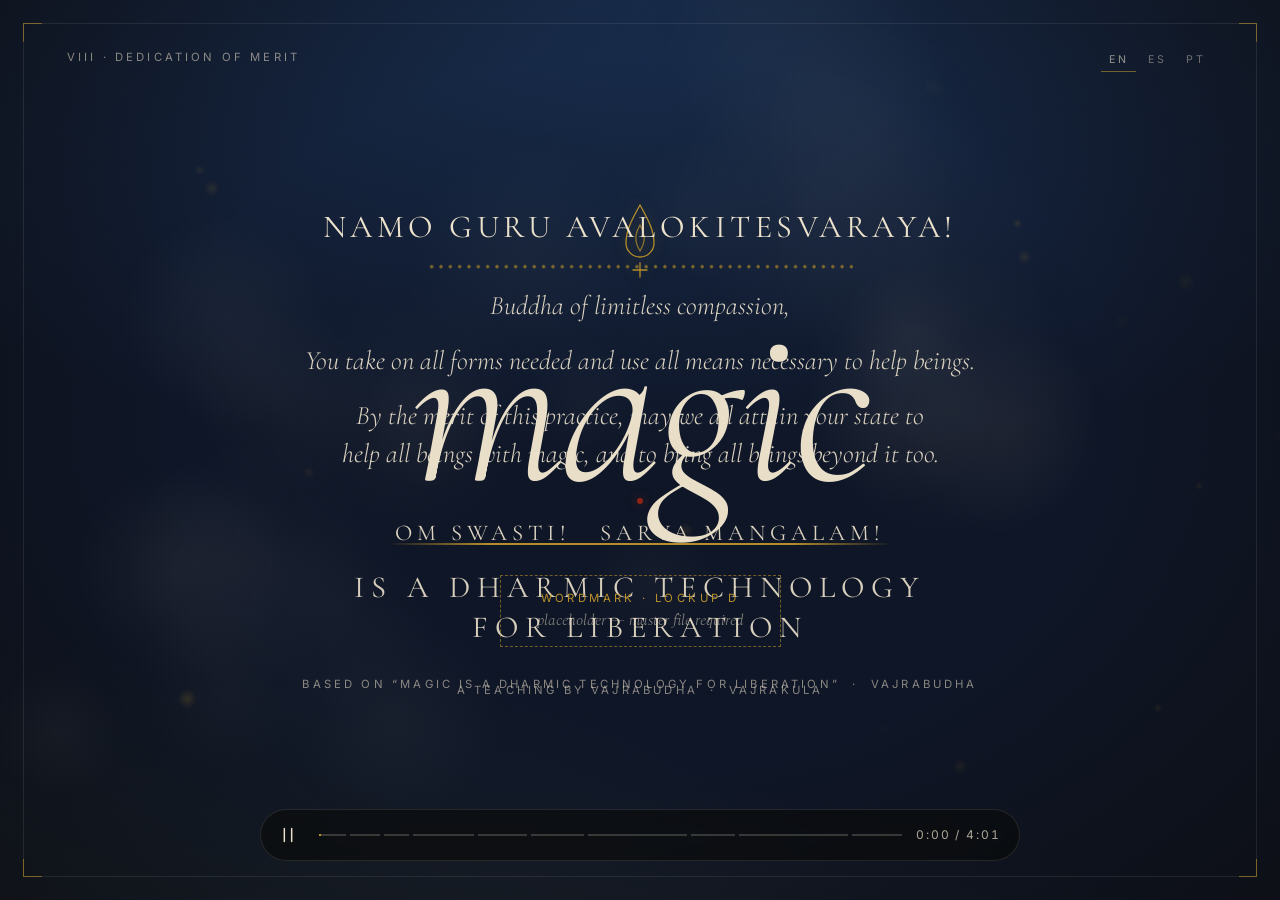
==== commit 1627fd83: "Add Spanish and Portuguese to Magic as Dharmic Technology Language switcher (EN/ES/PT) with browser-" ====
--- a/animations/magic-dharmic-technology/index.html
+++ b/animations/magic-dharmic-technology/index.html
@@ -399,6 +399,10 @@
 
 </main>
 
+<nav class="langbar" id="langbar" aria-label="Language">
+  <button type="button" data-l="en" lang="en">EN</button><button type="button" data-l="es" lang="es">ES</button><button type="button" data-l="pt" lang="pt">PT</button>
+</nav>
+
 <!-- Transport (hidden in ?embed / ?render) -->
 <nav class="controls" id="controls" aria-label="Playback">
   <button class="btn" id="btn-play" type="button" aria-label="Play / pause"><svg viewBox="0 0 24 24" aria-hidden="true"><path class="i-pause" d="M8 5v14M16 5v14"/><path class="i-play" d="M8 5l11 7-11 7z"/><path class="i-replay" d="M5 12a7 7 0 1 0 2.2-5.1M5 4v4h4"/></svg></button>
@@ -407,6 +411,7 @@
 </nav>
 
 <noscript><p class="ns">This piece is best seen with JavaScript enabled; the full text is below in static form.</p></noscript>
+<script src="i18n.js"></script>
 <script src="script.js"></script>
 </body>
 </html>
--- a/animations/magic-dharmic-technology/style.css
+++ b/animations/magic-dharmic-technology/style.css
@@ -240,8 +240,9 @@
 .notice .label { display: block; margin-bottom: calc(var(--u) * 8); font-style: normal; }
 @media (orientation: portrait) {
   .stack > .panel.duo { grid-template-columns: 1fr; row-gap: calc(var(--u) * 34); }
-  .fig, .fig.mandala { max-width: calc(var(--u) * 330); }
-  .fig svg { max-height: calc(var(--u) * 330); }
+  .fig, .fig.mandala { max-width: calc(var(--u) * 270); }
+  .fig svg { max-height: calc(var(--u) * 270); }
+  .copy h3 { font-size: max(22px, calc(var(--u) * 48)); }
   .copy { align-items: flex-start; gap: calc(var(--u) * 18); }
   .stack.tall { min-height: 0; }
 }
@@ -326,3 +327,18 @@
 .pulse, .ripple { transform-box: fill-box; transform-origin: center; }
 
 .fig.mandala { max-width: calc(var(--u) * 700); }
+
+/* ── language switcher ────────────────────────────────────── */
+.langbar { position: fixed; z-index: 10; top: calc(var(--u) * 70); right: calc(var(--u) * 100); display: flex; gap: calc(var(--u) * 6); opacity: .6; transition: opacity .6s var(--ease); }
+.langbar:hover, .langbar:focus-within { opacity: 1; }
+.langbar button { font: 400 max(10px, calc(var(--u) * 16))/1 var(--sans); letter-spacing: .24em; text-transform: uppercase; color: var(--bone-72); background: none; border: 0; border-bottom: 1px solid transparent; padding: 8px 8px 6px; cursor: pointer; }
+.langbar button:hover { color: var(--bone); }
+.langbar button[aria-current="true"] { color: var(--bone); border-bottom-color: var(--gilt); }
+.langbar button:focus-visible { outline: 1px solid var(--gilt); outline-offset: 2px; }
+html.embed .langbar, html.render .langbar { display: none; }
+@media (orientation: portrait) {
+  .langbar { right: auto; left: 50%; transform: translateX(-50%); top: calc(var(--u) * 50); }
+  .folio { top: calc(var(--u) * 108); }
+  .scene { padding-top: calc(var(--u) * 196); }
+}
+html:not(.anim) .langbar { position: fixed; }
